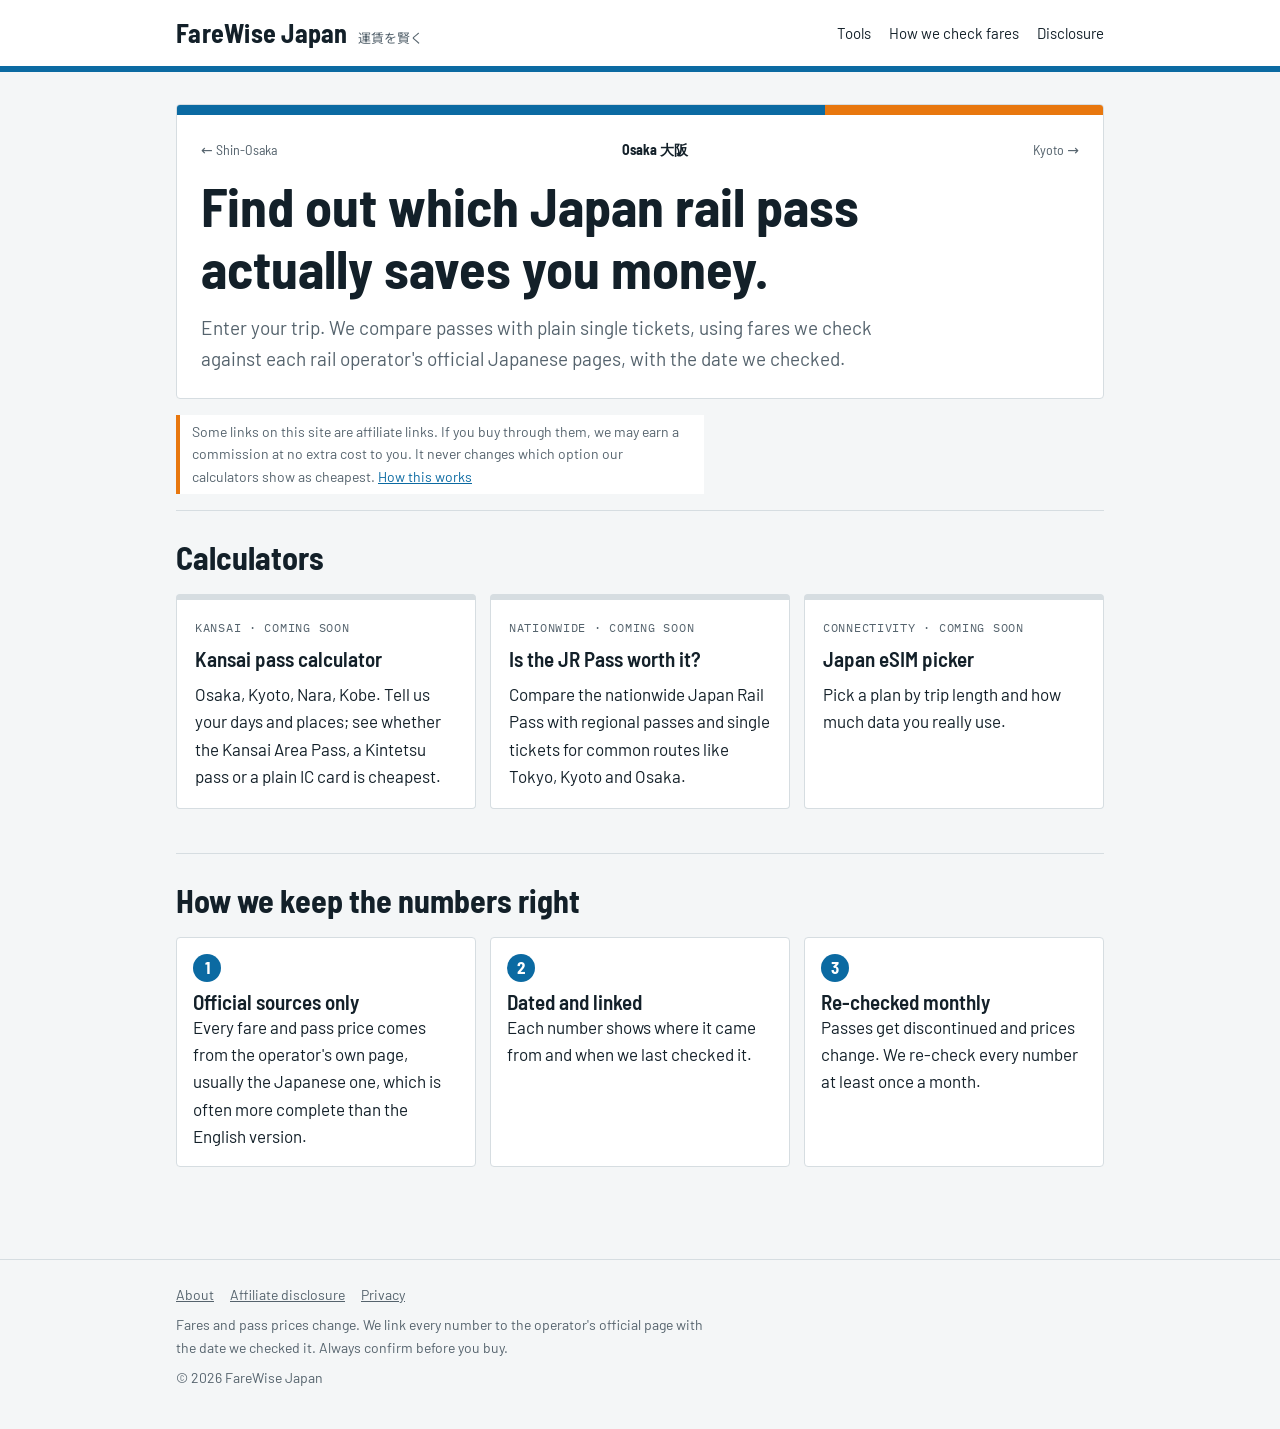
==== index.html @ 06ab75e2 "Site skeleton: home, tools index, about, disclosure, privacy Co-Authored-By: Claude Opus 5.5 <norepl" ====
<!doctype html>
<html lang="en">
<head>
<meta charset="utf-8">
<meta name="viewport" content="width=device-width,initial-scale=1,viewport-fit=cover">
<title>FareWise Japan — Which Japan rail pass actually saves you money? | FareWise Japan</title>
<meta name="description" content="Free calculators that compare Japan rail passes with single tickets, using fares checked against official Japanese operator pages.">
<link rel="preconnect" href="https://fonts.googleapis.com">
<link rel="preconnect" href="https://fonts.gstatic.com" crossorigin>
<link rel="stylesheet" href="https://fonts.googleapis.com/css2?family=Barlow:wght@400;500;600&family=Barlow+Semi+Condensed:wght@600;700&family=IBM+Plex+Mono:wght@400;500&family=Noto+Sans+JP:wght@400;500&display=swap">
<link rel="stylesheet" href="assets/style.css">
</head>
<body>
<header class="site-head"><div class="wrap">
  <a class="brand" href="index.html"><b>FareWise Japan</b><span lang="ja">運賃を賢く</span></a>
  <nav class="nav" aria-label="Main">
    <a href="tools/index.html">Tools</a>
    <a href="about.html">How we check fares</a>
    <a href="disclosure.html">Disclosure</a>
  </nav>
</div></header>
<main><div class="wrap stack">
<section class="board" aria-labelledby="hero">
  <div class="board-stripe"></div>
  <div class="board-body">
    <div class="stations" aria-hidden="true"><span>← Shin-Osaka</span><span>Osaka 大阪</span><span>Kyoto →</span></div>
    <h1 id="hero">Find out which Japan rail pass actually saves you money.</h1>
    <p class="lead">Enter your trip. We compare passes with plain single tickets, using fares we check against each rail operator's official Japanese pages, with the date we checked.</p>
  </div>
</section>

<p class="disclosure">Some links on this site are affiliate links. If you buy through them, we may earn a commission at no extra cost to you. It never changes which option our calculators show as cheapest. <a href="disclosure.html">How this works</a></p>

<section class="section" aria-labelledby="tools-h">
  <h2 id="tools-h">Calculators</h2>
  <div class="tools">
    <article class="tool soon">
      <span class="tag">Kansai · coming soon</span>
      <h3>Kansai pass calculator</h3>
      <p>Osaka, Kyoto, Nara, Kobe. Tell us your days and places; see whether the Kansai Area Pass, a Kintetsu pass or a plain IC card is cheapest.</p>
    </article>
    <article class="tool soon">
      <span class="tag">Nationwide · coming soon</span>
      <h3>Is the JR Pass worth it?</h3>
      <p>Compare the nationwide Japan Rail Pass with regional passes and single tickets for common routes like Tokyo, Kyoto and Osaka.</p>
    </article>
    <article class="tool soon">
      <span class="tag">Connectivity · coming soon</span>
      <h3>Japan eSIM picker</h3>
      <p>Pick a plan by trip length and how much data you really use.</p>
    </article>
  </div>
</section>

<section class="section" aria-labelledby="how-h">
  <h2 id="how-h">How we keep the numbers right</h2>
  <ol class="steps">
    <li><h3>Official sources only</h3><p>Every fare and pass price comes from the operator's own page, usually the Japanese one, which is often more complete than the English version.</p></li>
    <li><h3>Dated and linked</h3><p>Each number shows where it came from and when we last checked it.</p></li>
    <li><h3>Re-checked monthly</h3><p>Passes get discontinued and prices change. We re-check every number at least once a month.</p></li>
  </ol>
</section>
</div></main>
<footer class="site-foot"><div class="wrap">
  <nav aria-label="Footer">
    <a href="about.html">About</a>
    <a href="disclosure.html">Affiliate disclosure</a>
    <a href="privacy.html">Privacy</a>
  </nav>
  <p>Fares and pass prices change. We link every number to the operator's official page with the date we checked it. Always confirm before you buy.</p>
  <p>&copy; 2026 FareWise Japan</p>
</div></footer>
</body>
</html>
---- assets/style.css ----
/* FareWise Japan — design tokens
   Concept: Japanese station nameboard (駅名標). White board, a coloured line stripe,
   big station-style headings, fares set like a fare chart. */
:root{
  --bg:#f4f6f7; --board:#ffffff; --ink:#132029; --muted:#55636d; --rule:#d6dde1;
  --line:#0b6aa2;      /* main line colour */
  --line-2:#e8770e;    /* airport line accent, used sparingly */
  --good:#1d7a46; --warn:#9a5b00;
  --display:"Barlow Semi Condensed","Barlow","Arial Narrow",system-ui,sans-serif;
  --body:"Barlow",system-ui,-apple-system,"Segoe UI",sans-serif;
  --jp:"Noto Sans JP","Hiragino Sans",sans-serif;
  --mono:"IBM Plex Mono",ui-monospace,Menlo,monospace;
  color-scheme:light;
}
@media (prefers-color-scheme:dark){:root{
  --bg:#0f161b; --board:#172129; --ink:#e6edf1; --muted:#9aa9b3; --rule:#2a3741;
  --line:#4ea9e0; --line-2:#f39a45; --good:#5fcf8b; --warn:#f0b04f; color-scheme:dark}}
*{box-sizing:border-box}
html{-webkit-text-size-adjust:100%}
body{margin:0;background:var(--bg);color:var(--ink);font-family:var(--body);font-size:17px;line-height:1.6}
img{max-width:100%}
a{color:var(--line)}
a:focus-visible,button:focus-visible,input:focus-visible,select:focus-visible{outline:3px solid var(--line-2);outline-offset:2px}
.wrap{max-width:960px;margin:0 auto;padding-left:max(16px,env(safe-area-inset-left));padding-right:max(16px,env(safe-area-inset-right))}

/* Header: a nameboard */
.site-head{background:var(--board);border-bottom:6px solid var(--line)}
.site-head .wrap{display:flex;flex-wrap:wrap;align-items:center;justify-content:space-between;gap:8px 24px;padding-block:12px}
.brand{display:flex;align-items:baseline;gap:10px;text-decoration:none;color:var(--ink)}
.brand b{font-family:var(--display);font-size:26px;font-weight:700;letter-spacing:.01em}
.brand span{font-family:var(--jp);font-size:13px;color:var(--muted)}
.nav{display:flex;flex-wrap:wrap;gap:4px 18px;font-size:15px}
.nav a{color:var(--ink);text-decoration:none;padding:6px 0}
.nav a:hover{color:var(--line)}

main{padding-block:32px 64px}
h1,h2,h3{font-family:var(--display);line-height:1.15;text-wrap:balance;margin:0}
h1{font-size:clamp(34px,6vw,54px);font-weight:700}
h2{font-size:clamp(24px,3.6vw,32px);font-weight:700}
h3{font-size:21px;font-weight:600}
p{margin:0;max-width:66ch}
.lead{font-size:19px;color:var(--muted)}
.stack{display:flex;flex-direction:column;gap:16px}
.section{display:flex;flex-direction:column;gap:18px;padding-block:28px;border-top:1px solid var(--rule)}

/* Station board hero */
.board{background:var(--board);border:1px solid var(--rule);border-radius:4px;overflow:hidden}
.board-stripe{height:10px;background:linear-gradient(90deg,var(--line) 0 70%,var(--line-2) 70% 100%)}
.board-body{padding:24px;display:flex;flex-direction:column;gap:14px}
.stations{display:flex;justify-content:space-between;gap:12px;font-size:14px;color:var(--muted);font-family:var(--display)}
.stations span:nth-child(2){color:var(--ink);font-weight:700}

.disclosure{font-size:14px;color:var(--muted);border-left:4px solid var(--line-2);padding:6px 12px;background:var(--board)}

/* Tool cards */
.tools{display:grid;grid-template-columns:repeat(auto-fit,minmax(260px,1fr));gap:14px}
.tool{background:var(--board);border:1px solid var(--rule);border-top:6px solid var(--line);border-radius:4px;padding:18px;display:flex;flex-direction:column;gap:10px;min-width:0}
.tool.soon{border-top-color:var(--rule)}
.tool .tag{font-family:var(--mono);font-size:12px;letter-spacing:.06em;text-transform:uppercase;color:var(--muted)}
.tool a.go{font-weight:600}

.steps{display:grid;grid-template-columns:repeat(auto-fit,minmax(220px,1fr));gap:14px;padding:0;margin:0;list-style:none;counter-reset:s}
.steps li{counter-increment:s;background:var(--board);border:1px solid var(--rule);border-radius:4px;padding:16px;min-width:0}
.steps li::before{content:counter(s);display:inline-grid;place-items:center;width:28px;height:28px;border-radius:50%;background:var(--line);color:#fff;font-family:var(--display);font-weight:700;margin-bottom:8px}

.prose{display:flex;flex-direction:column;gap:14px}
.prose ul{margin:0;padding-left:1.2em;max-width:66ch}

.site-foot{border-top:1px solid var(--rule);padding-block:24px 40px;font-size:14px;color:var(--muted)}
.site-foot .wrap{display:flex;flex-direction:column;gap:8px}
.site-foot nav{display:flex;flex-wrap:wrap;gap:6px 16px}
.site-foot a{color:var(--muted)}

/* Shared tool UI */
.num{font-family:var(--mono);font-variant-numeric:tabular-nums}
button,.btn{font:inherit;font-weight:600;border-radius:4px;border:1px solid var(--line);background:var(--line);color:#fff;padding:10px 18px;min-height:44px;cursor:pointer}
button.ghost{background:transparent;color:var(--line)}
input,select{font:inherit;color:var(--ink);background:var(--board);border:1px solid var(--rule);border-radius:4px;padding:9px 10px;min-height:44px}
.table-wrap{overflow-x:auto;border:1px solid var(--rule);border-radius:4px;background:var(--board)}
table{border-collapse:collapse;width:100%;font-size:15px}
th,td{text-align:left;padding:9px 12px;border-bottom:1px solid var(--rule);vertical-align:top}
th{font-family:var(--display);font-weight:600;font-size:14px;color:var(--muted);text-transform:uppercase;letter-spacing:.04em}
@media (prefers-reduced-motion:reduce){*{transition:none!important;animation:none!important}}
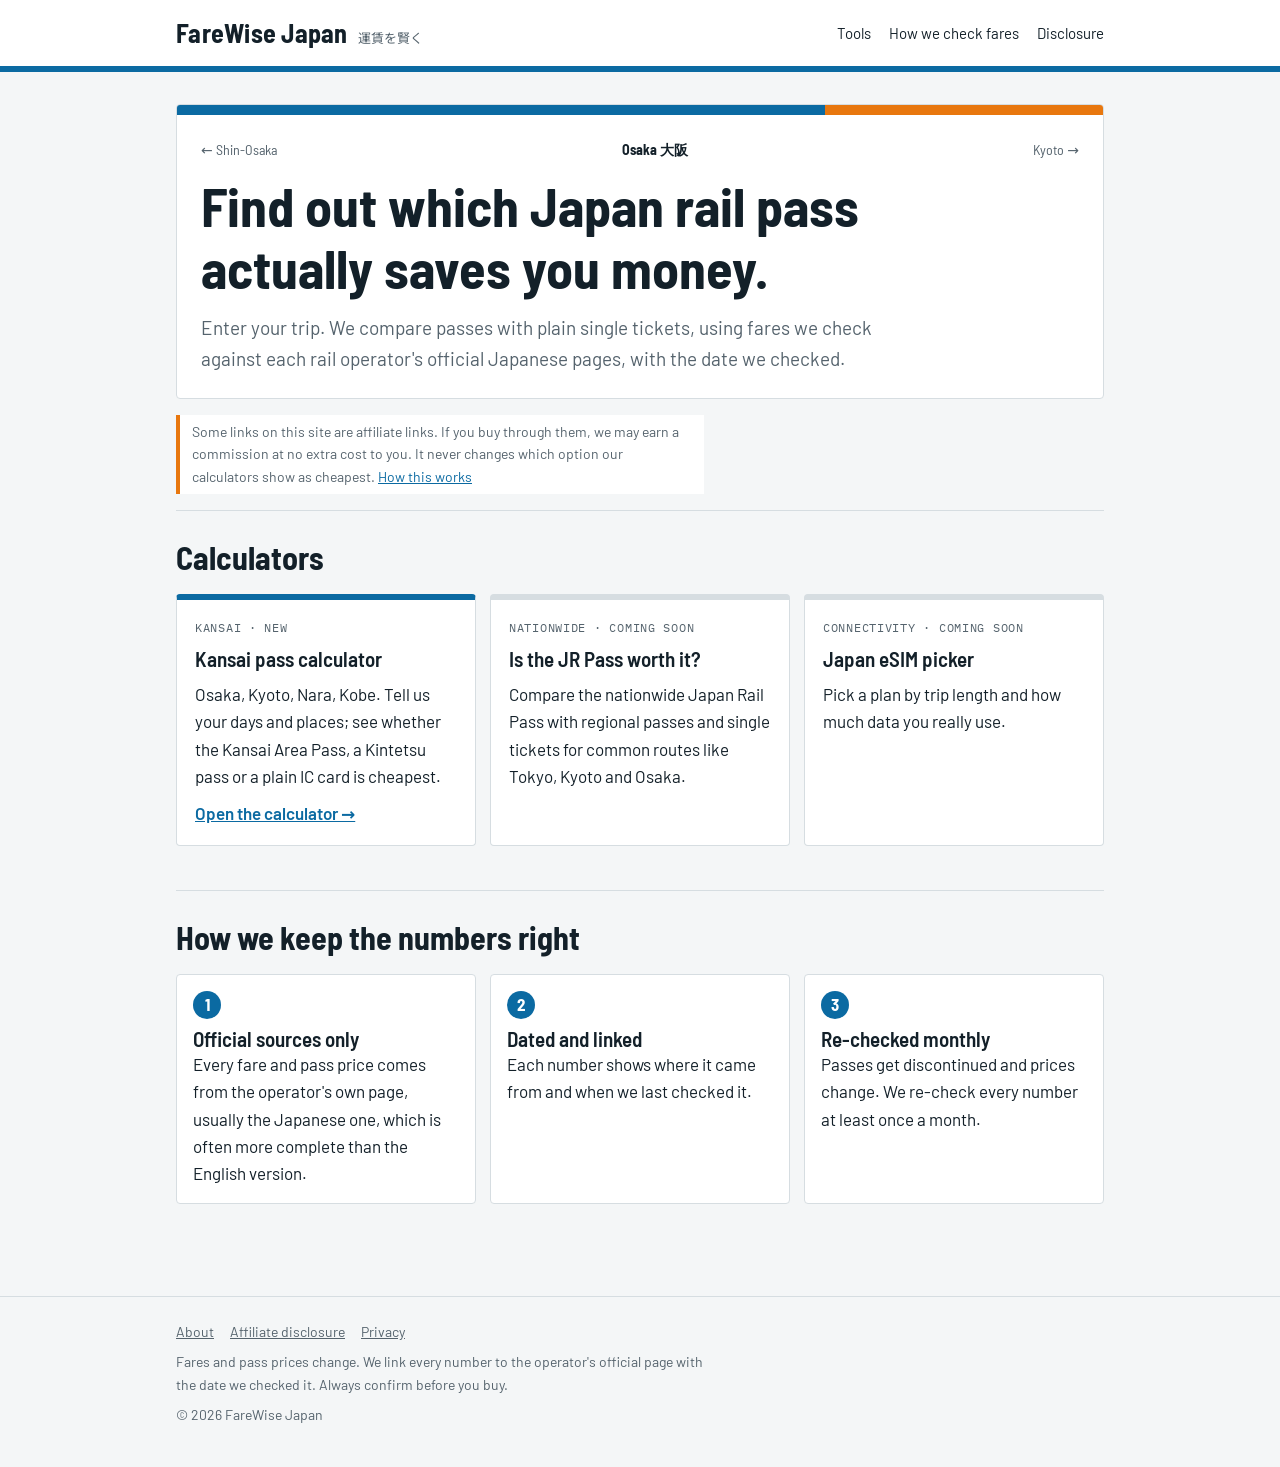
==== commit 846e0626: "Kansai pass calculator (draft) with sourced fare data Co-Authored-By: Claude Opus 5.5 <noreply@anthr" ====
--- a/index.html
+++ b/index.html
@@ -34,11 +34,7 @@
 <section class="section" aria-labelledby="tools-h">
   <h2 id="tools-h">Calculators</h2>
   <div class="tools">
-    <article class="tool soon">
-      <span class="tag">Kansai · coming soon</span>
-      <h3>Kansai pass calculator</h3>
-      <p>Osaka, Kyoto, Nara, Kobe. Tell us your days and places; see whether the Kansai Area Pass, a Kintetsu pass or a plain IC card is cheapest.</p>
-    </article>
+    <article class="tool"><span class="tag">Kansai · new</span><h3>Kansai pass calculator</h3><p>Osaka, Kyoto, Nara, Kobe. Tell us your days and places; see whether the Kansai Area Pass, a Kintetsu pass or a plain IC card is cheapest.</p><a class="go" href="tools/kansai-pass.html">Open the calculator →</a></article>
     <article class="tool soon">
       <span class="tag">Nationwide · coming soon</span>
       <h3>Is the JR Pass worth it?</h3>
